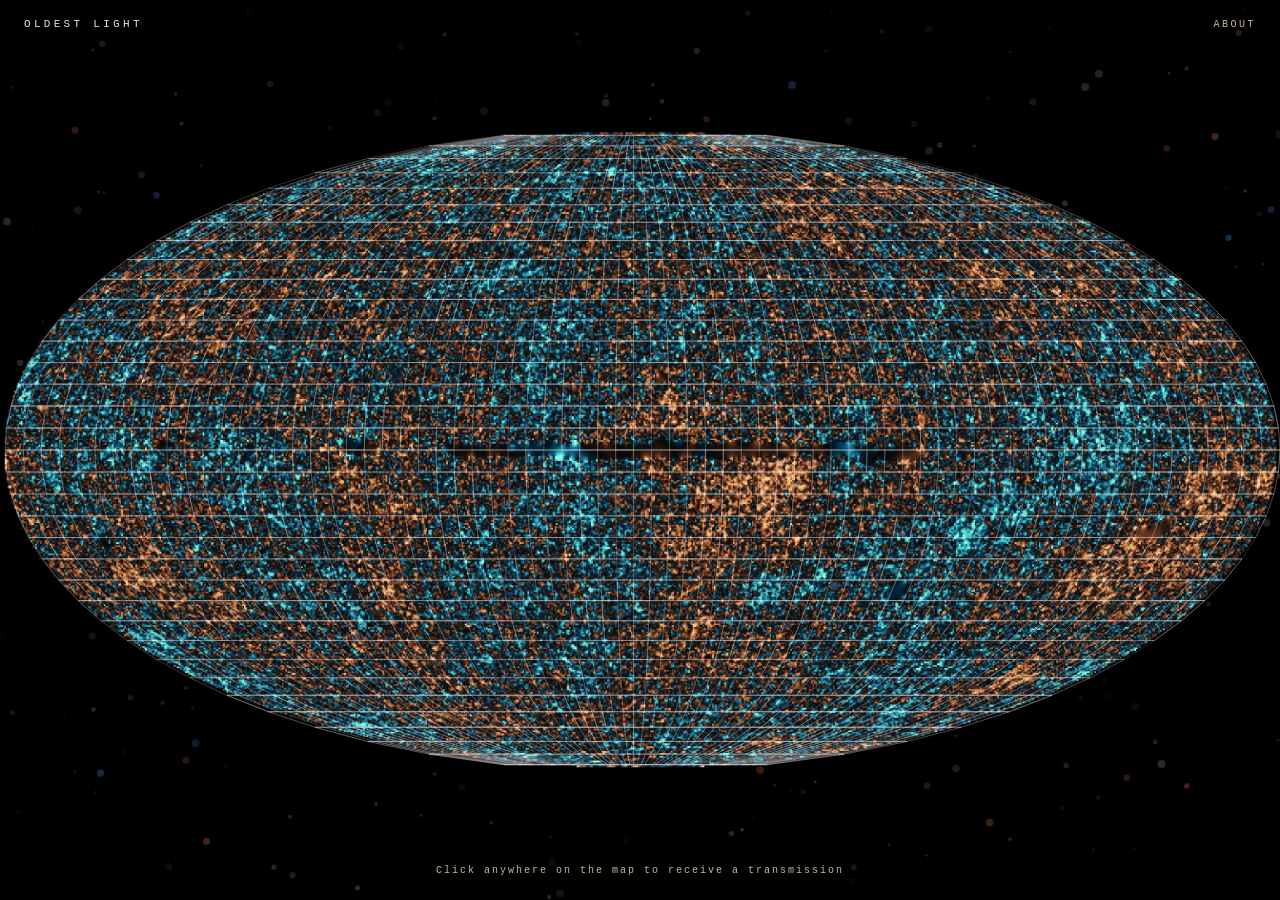
==== templates/index.html @ 7e90a9ec "Overhaul UI, grid mapping, and message generation - Dark-mode CMB map via canvas pixel inversion (pr" ====
<!DOCTYPE html>
<html lang="en">
<head>
  <meta charset="UTF-8">
  <meta name="viewport" content="width=device-width, initial-scale=1.0">
  <title>OLDEST LIGHT</title>
  <link rel="stylesheet" href="/static/css/style.css">
</head>
<body>

  <nav>
    <span class="site-name">OLDEST LIGHT</span>
    <a href="/about" class="nav-about">ABOUT</a>
  </nav>

  <div id="map-container">
    <img id="cmb-map" src="/static/cmb_map.jpg" alt="Cosmic Microwave Background">
    <canvas id="shimmer-canvas"></canvas>
    <canvas id="grid-canvas"></canvas>
  </div>

  <div id="hint">Click anywhere on the map to receive a transmission</div>

  <!-- Transmission bubble -->
  <div id="bubble" class="hidden">
    <button id="bubble-close">✕</button>

    <div class="bubble-coords">
      <span id="bubble-glon"></span>
      <span id="bubble-glat"></span>
    </div>

    <div id="bubble-notable" class="bubble-notable hidden"></div>

    <div class="bubble-section">
      <div class="section-label">
        TRANSMISSION
        <span id="transmission-status" class="transmission-status"></span>
      </div>
      <div id="bubble-message" class="bubble-message"></div>
      <div id="bubble-date" class="bubble-date"></div>
    </div>

    <div class="bubble-section">
      <div class="section-label">SIGNAL WORDS</div>
      <div id="bubble-words" class="bubble-words"></div>
    </div>
  </div>

  <script src="/static/js/main.js"></script>
</body>
</html>
---- static/css/style.css ----
/* ── Reset & Base ──────────────────────────────────────────────────────────── */

*, *::before, *::after { box-sizing: border-box; margin: 0; padding: 0; }

:root {
  --bg:        #000;
  --text:      #e8e4dc;
  --dim:       #888;
  --accent:    #c8b89a;
  --highlight: rgba(200, 184, 154, 0.12);
  --bubble-bg: rgba(6, 6, 10, 0.92);
  --mono:      'Courier New', Courier, monospace;
}

html, body {
  height: 100%;
  background: var(--bg);
  color: var(--text);
  font-family: var(--mono);
  overflow: hidden;
}

/* ── Nav ───────────────────────────────────────────────────────────────────── */

nav {
  position: fixed;
  top: 0; left: 0; right: 0;
  z-index: 100;
  display: flex;
  justify-content: space-between;
  align-items: center;
  padding: 18px 24px;
  background: linear-gradient(to bottom, rgba(0,0,0,0.7), transparent);
  pointer-events: none;
}

nav * { pointer-events: auto; }

.site-name {
  font-size: 11px;
  letter-spacing: 0.3em;
  color: var(--text);
  text-decoration: none;
}

.nav-about {
  font-size: 10px;
  letter-spacing: 0.25em;
  color: var(--accent);
  text-decoration: none;
  transition: color 0.2s;
}

.nav-about:hover { color: var(--text); }

/* ── Map ───────────────────────────────────────────────────────────────────── */

#map-container {
  position: fixed;
  inset: 0;
  display: flex;
  align-items: center;
  justify-content: center;
  background: #000;
}

#cmb-map {
  width: 100%;
  height: 100%;
  object-fit: contain;
  display: block;
  animation: mapPulse 8s ease-in-out infinite;
  transform-origin: center;
}

@keyframes mapPulse {
  0%   { filter: brightness(0.7) saturate(0.9); }
  30%  { filter: brightness(1.1) saturate(1.5); }
  60%  { filter: brightness(0.8) saturate(1.0); }
  80%  { filter: brightness(1.2) saturate(1.6); }
  100% { filter: brightness(0.7) saturate(0.9); }
}

#shimmer-canvas {
  position: absolute;
  inset: 0;
  width: 100%;
  height: 100%;
  pointer-events: none;
  opacity: 0.45;
  mix-blend-mode: screen;
}

#grid-canvas {
  position: absolute;
  inset: 0;
  width: 100%;
  height: 100%;
  cursor: crosshair;
}

/* ── Hint ──────────────────────────────────────────────────────────────────── */

#hint {
  position: fixed;
  bottom: 24px;
  left: 50%;
  transform: translateX(-50%);
  font-size: 10px;
  letter-spacing: 0.2em;
  color: var(--accent);
  pointer-events: none;
  transition: opacity 0.5s;
  white-space: nowrap;
}

#hint.hidden { opacity: 0; }

/* ── Bubble ────────────────────────────────────────────────────────────────── */

#bubble {
  position: fixed;
  width: 380px;
  max-height: 80vh;
  overflow-y: auto;
  background: rgba(4, 4, 8, 0.97);
  border: 1px solid rgba(200, 184, 154, 0.35);
  backdrop-filter: blur(16px);
  -webkit-backdrop-filter: blur(16px);
  padding: 24px;
  z-index: 200;
  transition: opacity 0.2s;
}

#bubble.hidden { display: none; }

#bubble-close {
  position: absolute;
  top: 12px; right: 14px;
  background: none;
  border: none;
  color: var(--dim);
  font-size: 14px;
  cursor: pointer;
  padding: 4px 8px;
  transition: color 0.15s;
  font-family: var(--mono);
}

#bubble-close:hover { color: var(--text); }

.bubble-coords {
  font-size: 10px;
  letter-spacing: 0.2em;
  color: var(--accent);
  margin-bottom: 6px;
}

.bubble-coords span + span::before { content: "  "; }

.bubble-notable {
  font-size: 10px;
  color: var(--accent);
  opacity: 0.75;
  line-height: 1.5;
  margin-bottom: 16px;
  font-style: italic;
}

.bubble-notable.hidden { display: none; }

.bubble-section {
  margin-top: 16px;
  padding-top: 16px;
  border-top: 1px solid rgba(255,255,255,0.06);
}

.section-label {
  font-size: 9px;
  letter-spacing: 0.3em;
  color: var(--accent);
  margin-bottom: 10px;
  display: flex;
  align-items: center;
  gap: 10px;
}

.transmission-status {
  font-size: 9px;
  letter-spacing: 0.1em;
  color: var(--accent);
  opacity: 0.7;
}

.bubble-words {
  font-size: 12px;
  line-height: 2;
  color: var(--text);
  word-spacing: 6px;
  letter-spacing: 0.05em;
}

.bubble-message {
  font-size: 12px;
  line-height: 1.85;
  color: var(--text);
  white-space: pre-wrap;
  min-height: 156px; /* 7 lines × 12px × 1.85 line-height */
}

.bubble-message .signal-word {
  color: var(--accent);
}

.bubble-date {
  font-size: 9px;
  color: rgba(200, 184, 154, 0.65);
  margin-top: 14px;
  letter-spacing: 0.15em;
}

/* ── Scrollbar ─────────────────────────────────────────────────────────────── */

#bubble::-webkit-scrollbar { width: 3px; }
#bubble::-webkit-scrollbar-track { background: transparent; }
#bubble::-webkit-scrollbar-thumb { background: rgba(200,184,154,0.2); }

/* ── About page ────────────────────────────────────────────────────────────── */

body.about-page {
  overflow: auto;
  background: #050508;
}

.about-content {
  max-width: 640px;
  margin: 100px auto 80px;
  padding: 0 24px;
}

.about-content h1 {
  font-size: 16px;
  letter-spacing: 0.15em;
  color: var(--accent);
  font-weight: normal;
  margin-bottom: 24px;
}

.about-content h2 {
  font-size: 11px;
  letter-spacing: 0.3em;
  color: var(--dim);
  font-weight: normal;
  margin-top: 48px;
  margin-bottom: 20px;
  text-transform: uppercase;
}

.about-content p {
  font-size: 13px;
  line-height: 1.9;
  color: #b8b4ac;
  margin-bottom: 16px;
}

.about-content section {
  margin-bottom: 16px;
}

.codec-display {
  font-size: 11px;
  line-height: 1.9;
  color: var(--accent);
  margin: 20px 0;
  padding: 16px;
  border-left: 2px solid rgba(200,184,154,0.2);
  white-space: pre-wrap;
}

.about-content blockquote {
  font-size: 12px;
  line-height: 2;
  color: var(--text);
  padding: 20px 24px;
  border-left: 2px solid rgba(200,184,154,0.3);
  margin: 20px 0;
  white-space: pre-wrap;
}

.mono { font-family: var(--mono); color: var(--accent); }

.credits {
  margin-top: 64px;
  padding-top: 24px;
  border-top: 1px solid rgba(255,255,255,0.06);
}

.credits p {
  font-size: 10px;
  color: var(--dim);
  line-height: 2;
}

.credits a {
  color: var(--dim);
  text-decoration: underline;
  text-underline-offset: 3px;
}

.credits a:hover { color: var(--text); }
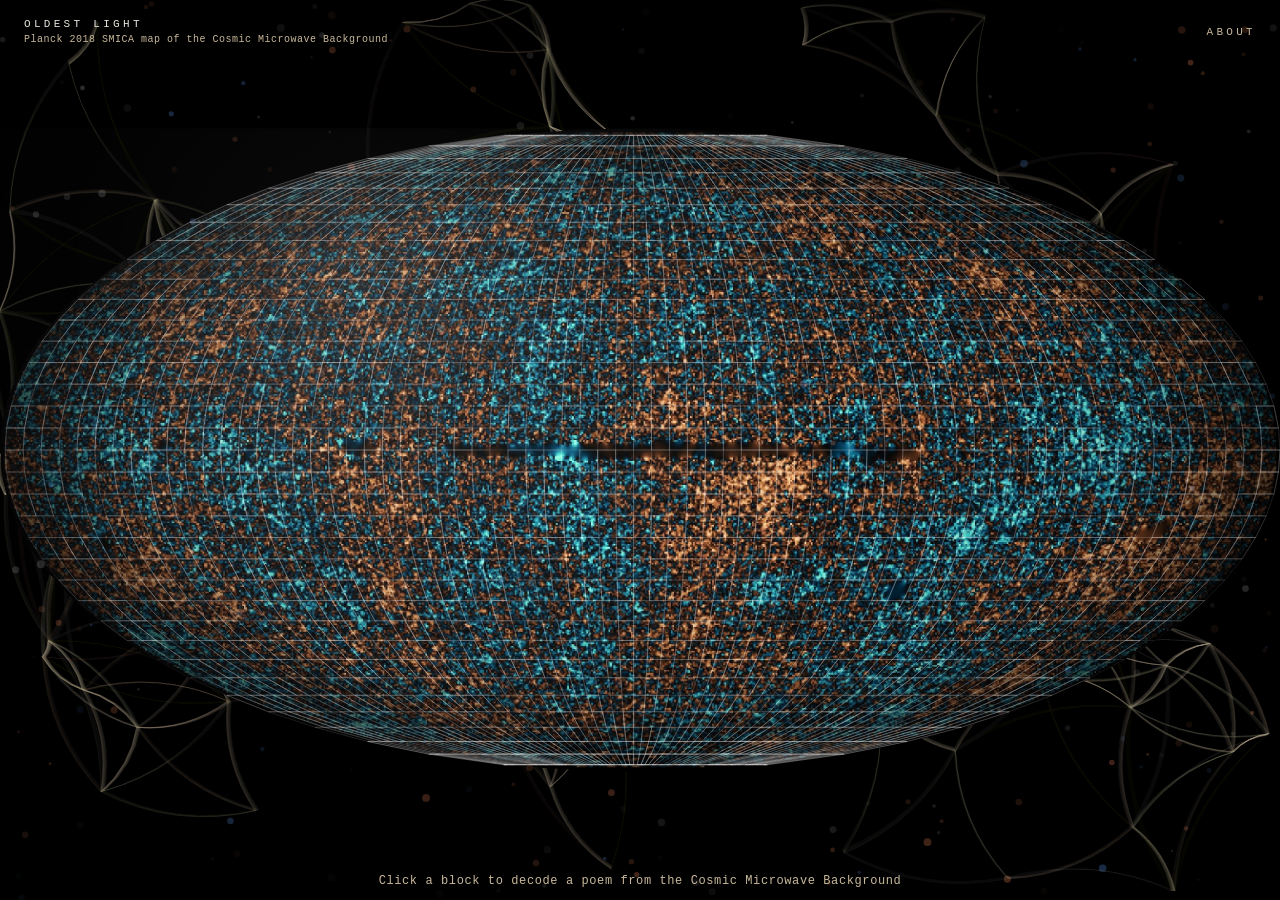
==== commit 8725bec9: "Add cosmic web, 3D depth, mobile support, decode limiting, and full About page - Cosmic web animatio" ====
--- a/templates/index.html
+++ b/templates/index.html
@@ -9,17 +9,22 @@
 <body>
 
   <nav>
-    <span class="site-name">OLDEST LIGHT</span>
+    <div class="site-name-group">
+      <span class="site-name">OLDEST LIGHT</span>
+      <span class="site-tagline">Planck 2018 SMICA map of the Cosmic Microwave Background</span>
+    </div>
     <a href="/about" class="nav-about">ABOUT</a>
   </nav>
 
   <div id="map-container">
     <img id="cmb-map" src="/static/cmb_map.jpg" alt="Cosmic Microwave Background">
+    <canvas id="depth-canvas"></canvas>
+    <canvas id="cosmic-web-canvas"></canvas>
     <canvas id="shimmer-canvas"></canvas>
     <canvas id="grid-canvas"></canvas>
   </div>
 
-  <div id="hint">Click anywhere on the map to receive a transmission</div>
+  <div id="hint">Click a block to decode a poem from the Cosmic Microwave Background</div>
 
   <!-- Transmission bubble -->
   <div id="bubble" class="hidden">
@@ -39,6 +44,12 @@
       </div>
       <div id="bubble-message" class="bubble-message"></div>
       <div id="bubble-date" class="bubble-date"></div>
+      <div id="bubble-decoder" class="bubble-decoder hidden"></div>
+    </div>
+
+    <div class="bubble-section" id="bubble-temps-section">
+      <div class="section-label">SIGNAL TEMPERATURES</div>
+      <div id="bubble-temps" class="bubble-temps"></div>
     </div>
 
     <div class="bubble-section">
--- a/static/css/style.css
+++ b/static/css/style.css
@@ -36,6 +36,13 @@
 
 nav * { pointer-events: auto; }
 
+.site-name-group {
+  display: flex;
+  flex-direction: column;
+  gap: 4px;
+  text-decoration: none;
+}
+
 .site-name {
   font-size: 11px;
   letter-spacing: 0.3em;
@@ -43,9 +50,16 @@
   text-decoration: none;
 }
 
+.site-tagline {
+  font-size: 10px;
+  letter-spacing: 0.05em;
+  color: var(--accent);
+  opacity: 1;
+}
+
 .nav-about {
-  font-size: 10px;
-  letter-spacing: 0.25em;
+  font-size: 11px;
+  letter-spacing: 0.3em;
   color: var(--accent);
   text-decoration: none;
   transition: color 0.2s;
@@ -81,6 +95,22 @@
   100% { filter: brightness(0.7) saturate(0.9); }
 }
 
+#depth-canvas {
+  position: absolute;
+  inset: 0;
+  width: 100%;
+  height: 100%;
+  pointer-events: none;
+}
+
+#cosmic-web-canvas {
+  position: absolute;
+  inset: 0;
+  width: 100%;
+  height: 100%;
+  pointer-events: none;
+}
+
 #shimmer-canvas {
   position: absolute;
   inset: 0;
@@ -103,15 +133,16 @@
 
 #hint {
   position: fixed;
-  bottom: 24px;
+  bottom: 12px;
   left: 50%;
   transform: translateX(-50%);
-  font-size: 10px;
-  letter-spacing: 0.2em;
+  font-size: 12px;
+  letter-spacing: 0.05em;
   color: var(--accent);
   pointer-events: none;
   transition: opacity 0.5s;
   white-space: nowrap;
+  text-align: center;
 }
 
 #hint.hidden { opacity: 0; }
@@ -192,6 +223,14 @@
   opacity: 0.7;
 }
 
+.bubble-temps {
+  font-size: 11px;
+  letter-spacing: 0.12em;
+  color: var(--text);
+  line-height: 1.8;
+}
+
+
 .bubble-words {
   font-size: 12px;
   line-height: 2;
@@ -217,6 +256,49 @@
   color: rgba(200, 184, 154, 0.65);
   margin-top: 14px;
   letter-spacing: 0.15em;
+  min-height: 1.4em;
+}
+
+.bubble-decoder {
+  font-size: 9px;
+  color: rgba(200, 184, 154, 0.45);
+  margin-top: 5px;
+  letter-spacing: 0.15em;
+}
+
+.bubble-decoder.hidden { display: none; }
+
+@media (max-width: 600px) {
+  /* Bubble slides up from bottom as a sheet */
+  #bubble {
+    width: 100% !important;
+    left: 0 !important;
+    right: 0 !important;
+    top: auto !important;
+    bottom: 0 !important;
+    max-height: 70vh;
+    border-left: none;
+    border-right: none;
+    border-bottom: none;
+    border-radius: 0;
+    padding: 20px 20px 32px;
+  }
+
+  /* Larger tap target for close button */
+  #bubble-close {
+    top: 14px;
+    right: 16px;
+    font-size: 18px;
+    padding: 8px 12px;
+  }
+
+  /* Allow hint to wrap on narrow screens */
+  #hint {
+    white-space: normal;
+    width: 80%;
+    bottom: 16px;
+    font-size: 9px;
+  }
 }
 
 /* ── Scrollbar ─────────────────────────────────────────────────────────────── */
@@ -267,6 +349,19 @@
   margin-bottom: 16px;
 }
 
+.codec-live {
+  font-size: 11px;
+  line-height: 1.8;
+  color: var(--accent);
+  opacity: 0.7;
+  margin: 20px 0;
+  padding: 16px;
+  border-left: 2px solid rgba(200,184,154,0.2);
+  white-space: pre;
+  font-family: var(--mono);
+  transition: opacity 0.4s;
+}
+
 .codec-display {
   font-size: 11px;
   line-height: 1.9;
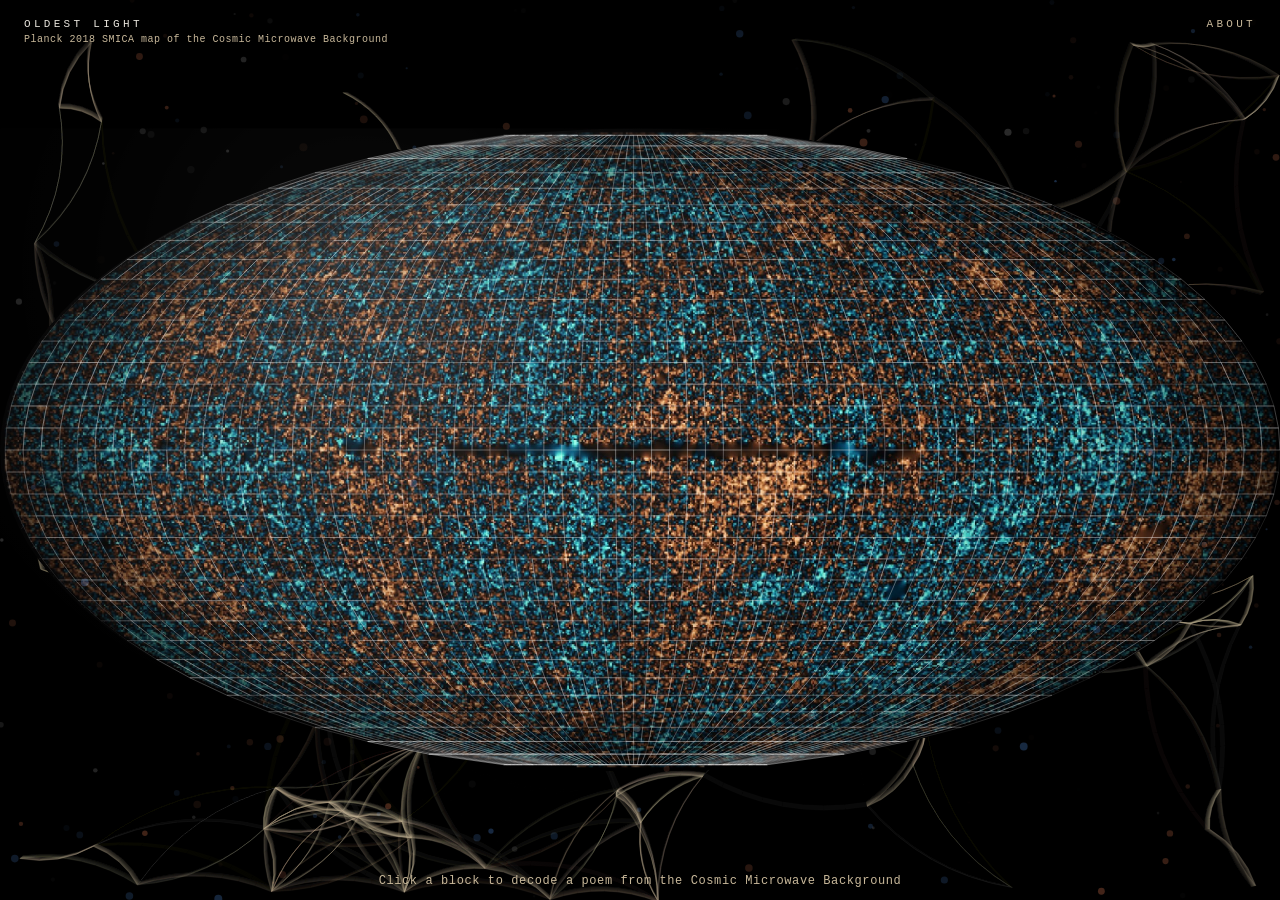
==== commit ec078348: "UI polish: nav alignment, bubble accessibility, pinch-to-zoom fix - Nav: align-items flex-start so A" ====
--- a/templates/index.html
+++ b/templates/index.html
@@ -30,6 +30,7 @@
   <div id="bubble" class="hidden">
     <button id="bubble-close">✕</button>
 
+    <div class="coords-label">GALACTIC COORDINATES</div>
     <div class="bubble-coords">
       <span id="bubble-glon"></span>
       <span id="bubble-glat"></span>
--- a/static/css/style.css
+++ b/static/css/style.css
@@ -28,7 +28,7 @@
   z-index: 100;
   display: flex;
   justify-content: space-between;
-  align-items: center;
+  align-items: flex-start;
   padding: 18px 24px;
   background: linear-gradient(to bottom, rgba(0,0,0,0.7), transparent);
   pointer-events: none;
@@ -180,10 +180,17 @@
 
 #bubble-close:hover { color: var(--text); }
 
+.coords-label {
+  font-size: 9px;
+  letter-spacing: 0.3em;
+  color: var(--dim);
+  margin-bottom: 6px;
+}
+
 .bubble-coords {
-  font-size: 10px;
-  letter-spacing: 0.2em;
-  color: var(--accent);
+  font-size: 12px;
+  letter-spacing: 0.15em;
+  color: var(--text);
   margin-bottom: 6px;
 }
 
@@ -207,9 +214,9 @@
 }
 
 .section-label {
-  font-size: 9px;
+  font-size: 10px;
   letter-spacing: 0.3em;
-  color: var(--accent);
+  color: var(--dim);
   margin-bottom: 10px;
   display: flex;
   align-items: center;
@@ -252,18 +259,18 @@
 }
 
 .bubble-date {
-  font-size: 9px;
-  color: rgba(200, 184, 154, 0.65);
+  font-size: 10px;
+  color: rgba(200, 184, 154, 0.6);
   margin-top: 14px;
-  letter-spacing: 0.15em;
+  letter-spacing: 0.1em;
   min-height: 1.4em;
 }
 
 .bubble-decoder {
-  font-size: 9px;
-  color: rgba(200, 184, 154, 0.45);
+  font-size: 10px;
+  color: rgba(200, 184, 154, 0.6);
   margin-top: 5px;
-  letter-spacing: 0.15em;
+  letter-spacing: 0.1em;
 }
 
 .bubble-decoder.hidden { display: none; }
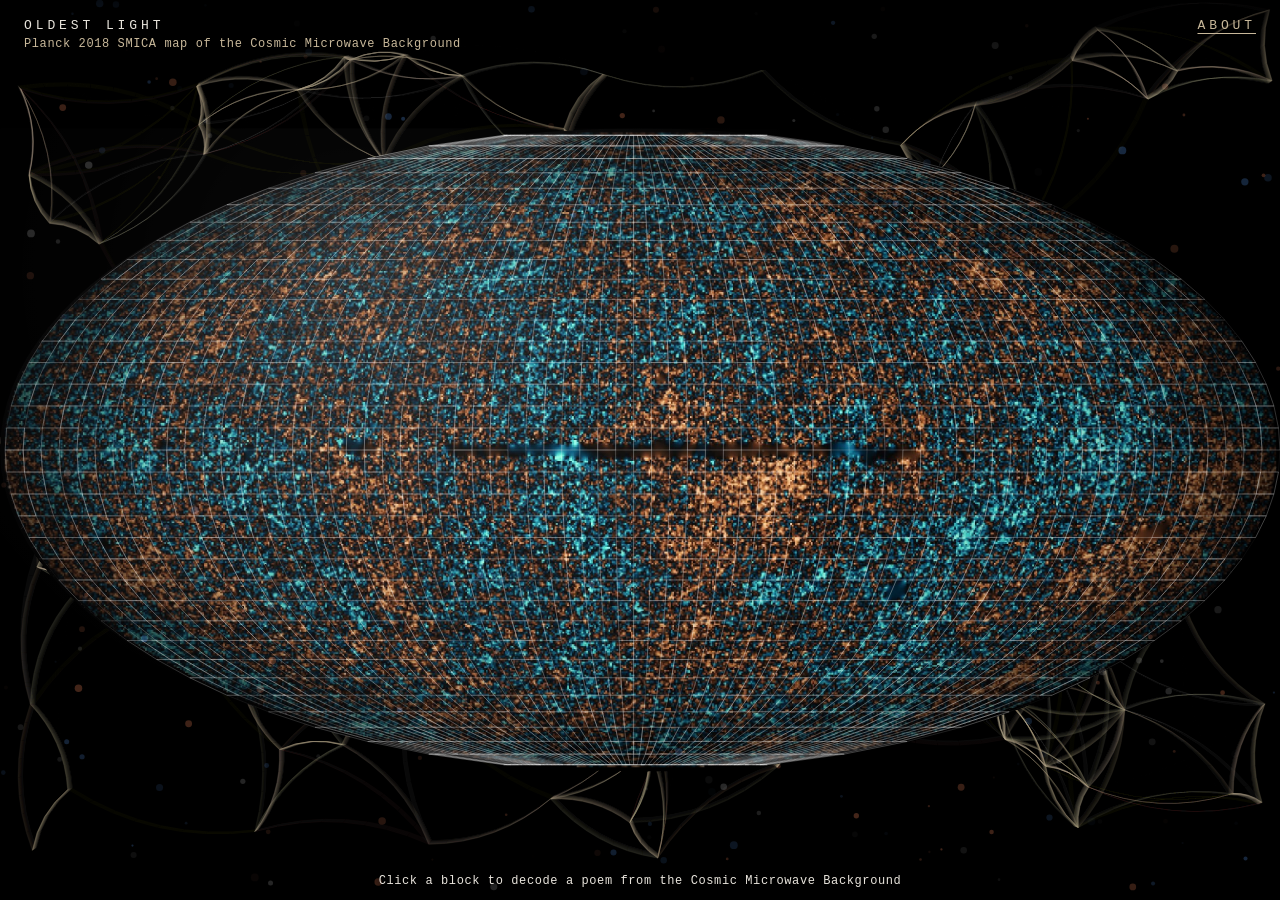
==== commit b1465ecc: "UI polish, accessibility, pinch-to-zoom, and readability fixes - Title: more descriptive page title " ====
--- a/templates/index.html
+++ b/templates/index.html
@@ -3,7 +3,7 @@
 <head>
   <meta charset="UTF-8">
   <meta name="viewport" content="width=device-width, initial-scale=1.0">
-  <title>OLDEST LIGHT</title>
+  <title>OLDEST LIGHT — Decode the Cosmic Microwave Background</title>
   <link rel="stylesheet" href="/static/css/style.css">
 </head>
 <body>
--- a/static/css/style.css
+++ b/static/css/style.css
@@ -44,25 +44,35 @@
 }
 
 .site-name {
-  font-size: 11px;
+  font-size: 13px;
   letter-spacing: 0.3em;
   color: var(--text);
   text-decoration: none;
 }
 
+a.site-name-group .site-name {
+  text-decoration: underline;
+  text-underline-offset: 4px;
+}
+
 .site-tagline {
-  font-size: 10px;
+  font-size: 12px;
   letter-spacing: 0.05em;
   color: var(--accent);
   opacity: 1;
 }
 
 .nav-about {
-  font-size: 11px;
+  font-size: 13px;
   letter-spacing: 0.3em;
   color: var(--accent);
   text-decoration: none;
   transition: color 0.2s;
+}
+
+a.nav-about {
+  text-decoration: underline;
+  text-underline-offset: 4px;
 }
 
 .nav-about:hover { color: var(--text); }
@@ -138,11 +148,12 @@
   transform: translateX(-50%);
   font-size: 12px;
   letter-spacing: 0.05em;
-  color: var(--accent);
+  color: var(--text);
   pointer-events: none;
   transition: opacity 0.5s;
   white-space: nowrap;
   text-align: center;
+  text-shadow: 0 1px 6px rgba(0,0,0,0.9), 0 0 24px rgba(0,0,0,0.8);
 }
 
 #hint.hidden { opacity: 0; }
@@ -181,10 +192,10 @@
 #bubble-close:hover { color: var(--text); }
 
 .coords-label {
-  font-size: 9px;
+  font-size: 10px;
   letter-spacing: 0.3em;
-  color: var(--dim);
-  margin-bottom: 6px;
+  color: var(--accent);
+  margin-bottom: 10px;
 }
 
 .bubble-coords {
@@ -199,7 +210,6 @@
 .bubble-notable {
   font-size: 10px;
   color: var(--accent);
-  opacity: 0.75;
   line-height: 1.5;
   margin-bottom: 16px;
   font-style: italic;
@@ -216,7 +226,7 @@
 .section-label {
   font-size: 10px;
   letter-spacing: 0.3em;
-  color: var(--dim);
+  color: var(--accent);
   margin-bottom: 10px;
   display: flex;
   align-items: center;
@@ -227,7 +237,6 @@
   font-size: 9px;
   letter-spacing: 0.1em;
   color: var(--accent);
-  opacity: 0.7;
 }
 
 .bubble-temps {
@@ -260,7 +269,7 @@
 
 .bubble-date {
   font-size: 10px;
-  color: rgba(200, 184, 154, 0.6);
+  color: var(--text);
   margin-top: 14px;
   letter-spacing: 0.1em;
   min-height: 1.4em;
@@ -268,7 +277,7 @@
 
 .bubble-decoder {
   font-size: 10px;
-  color: rgba(200, 184, 154, 0.6);
+  color: var(--text);
   margin-top: 5px;
   letter-spacing: 0.1em;
 }
@@ -304,7 +313,7 @@
     white-space: normal;
     width: 80%;
     bottom: 16px;
-    font-size: 9px;
+    font-size: 11px;
   }
 }
 
@@ -336,9 +345,9 @@
 }
 
 .about-content h2 {
-  font-size: 11px;
+  font-size: 13px;
   letter-spacing: 0.3em;
-  color: var(--dim);
+  color: var(--accent);
   font-weight: normal;
   margin-top: 48px;
   margin-bottom: 20px;
@@ -348,7 +357,7 @@
 .about-content p {
   font-size: 13px;
   line-height: 1.9;
-  color: #b8b4ac;
+  color: var(--text);
   margin-bottom: 16px;
 }
 
@@ -360,7 +369,6 @@
   font-size: 11px;
   line-height: 1.8;
   color: var(--accent);
-  opacity: 0.7;
   margin: 20px 0;
   padding: 16px;
   border-left: 2px solid rgba(200,184,154,0.2);
@@ -375,7 +383,8 @@
   color: var(--accent);
   margin: 20px 0;
   padding: 16px;
-  border-left: 2px solid rgba(200,184,154,0.2);
+  background: rgba(200,184,154,0.06);
+  border: 1px solid rgba(200,184,154,0.18);
   white-space: pre-wrap;
 }
 
@@ -398,13 +407,13 @@
 }
 
 .credits p {
-  font-size: 10px;
-  color: var(--dim);
+  font-size: 12px;
+  color: var(--text);
   line-height: 2;
 }
 
 .credits a {
-  color: var(--dim);
+  color: var(--text);
   text-decoration: underline;
   text-underline-offset: 3px;
 }
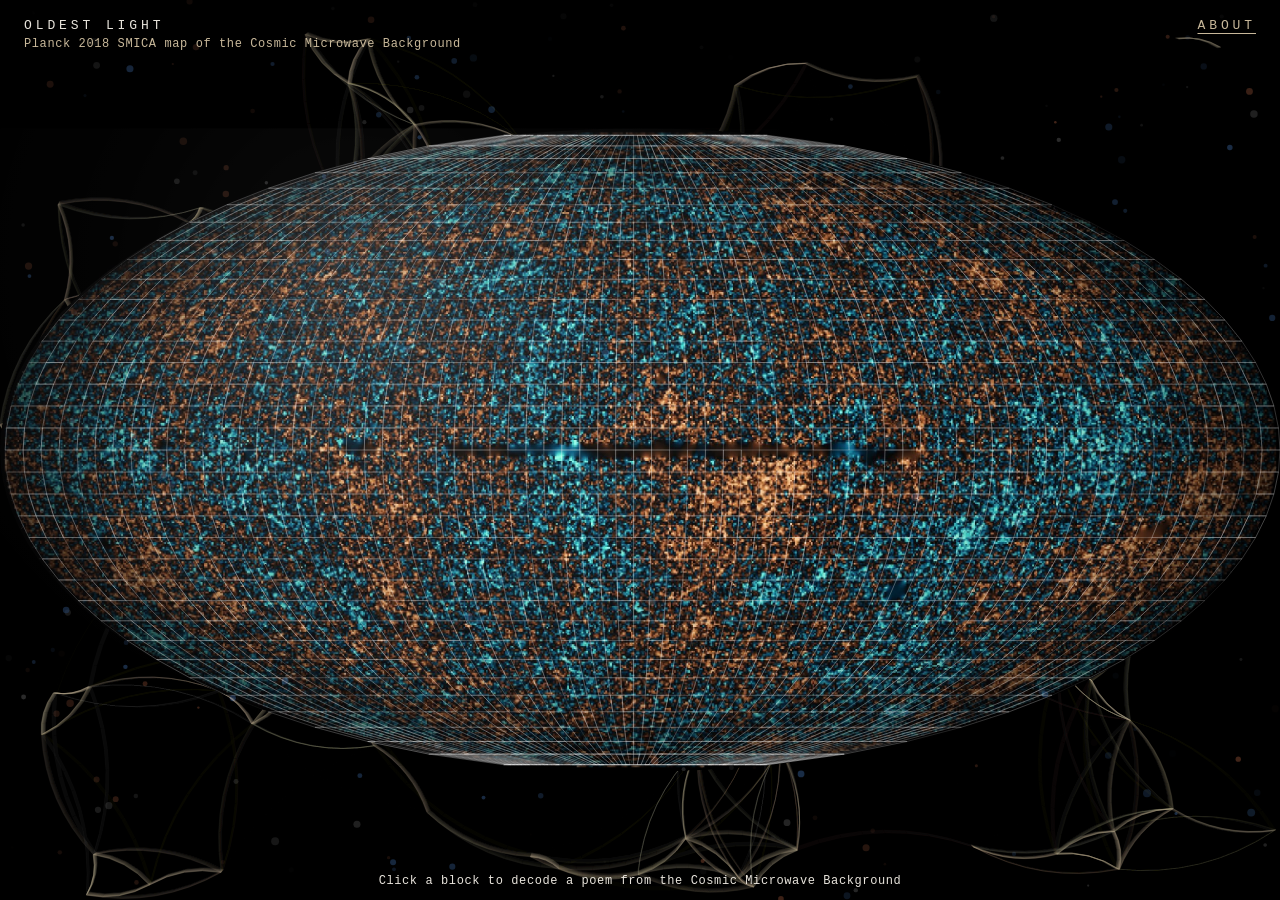
==== commit 733df894: "Keep close button visible when bubble is scrolled Moved overflow-y: auto off #bubble onto a new #bub" ====
--- a/templates/index.html
+++ b/templates/index.html
@@ -30,32 +30,34 @@
   <div id="bubble" class="hidden">
     <button id="bubble-close">✕</button>
 
-    <div class="coords-label">GALACTIC COORDINATES</div>
-    <div class="bubble-coords">
-      <span id="bubble-glon"></span>
-      <span id="bubble-glat"></span>
-    </div>
+    <div id="bubble-inner">
+      <div class="coords-label">GALACTIC COORDINATES</div>
+      <div class="bubble-coords">
+        <span id="bubble-glon"></span>
+        <span id="bubble-glat"></span>
+      </div>
 
-    <div id="bubble-notable" class="bubble-notable hidden"></div>
+      <div id="bubble-notable" class="bubble-notable hidden"></div>
 
-    <div class="bubble-section">
-      <div class="section-label">
-        TRANSMISSION
-        <span id="transmission-status" class="transmission-status"></span>
+      <div class="bubble-section">
+        <div class="section-label">
+          TRANSMISSION
+          <span id="transmission-status" class="transmission-status"></span>
+        </div>
+        <div id="bubble-message" class="bubble-message"></div>
+        <div id="bubble-date" class="bubble-date"></div>
+        <div id="bubble-decoder" class="bubble-decoder hidden"></div>
       </div>
-      <div id="bubble-message" class="bubble-message"></div>
-      <div id="bubble-date" class="bubble-date"></div>
-      <div id="bubble-decoder" class="bubble-decoder hidden"></div>
-    </div>
 
-    <div class="bubble-section" id="bubble-temps-section">
-      <div class="section-label">SIGNAL TEMPERATURES</div>
-      <div id="bubble-temps" class="bubble-temps"></div>
-    </div>
+      <div class="bubble-section" id="bubble-temps-section">
+        <div class="section-label">SIGNAL TEMPERATURES</div>
+        <div id="bubble-temps" class="bubble-temps"></div>
+      </div>
 
-    <div class="bubble-section">
-      <div class="section-label">SIGNAL WORDS</div>
-      <div id="bubble-words" class="bubble-words"></div>
+      <div class="bubble-section">
+        <div class="section-label">SIGNAL WORDS</div>
+        <div id="bubble-words" class="bubble-words"></div>
+      </div>
     </div>
   </div>
 
--- a/static/css/style.css
+++ b/static/css/style.css
@@ -164,12 +164,12 @@
   position: fixed;
   width: 380px;
   max-height: 80vh;
-  overflow-y: auto;
+  display: flex;
+  flex-direction: column;
   background: rgba(4, 4, 8, 0.97);
   border: 1px solid rgba(200, 184, 154, 0.35);
   backdrop-filter: blur(16px);
   -webkit-backdrop-filter: blur(16px);
-  padding: 24px;
   z-index: 200;
   transition: opacity 0.2s;
 }
@@ -187,9 +187,16 @@
   padding: 4px 8px;
   transition: color 0.15s;
   font-family: var(--mono);
+  z-index: 1;
 }
 
 #bubble-close:hover { color: var(--text); }
+
+#bubble-inner {
+  overflow-y: auto;
+  flex: 1;
+  padding: 24px;
+}
 
 .coords-label {
   font-size: 10px;
@@ -297,6 +304,9 @@
     border-right: none;
     border-bottom: none;
     border-radius: 0;
+  }
+
+  #bubble-inner {
     padding: 20px 20px 32px;
   }
 
@@ -319,9 +329,9 @@
 
 /* ── Scrollbar ─────────────────────────────────────────────────────────────── */
 
-#bubble::-webkit-scrollbar { width: 3px; }
-#bubble::-webkit-scrollbar-track { background: transparent; }
-#bubble::-webkit-scrollbar-thumb { background: rgba(200,184,154,0.2); }
+#bubble-inner::-webkit-scrollbar { width: 3px; }
+#bubble-inner::-webkit-scrollbar-track { background: transparent; }
+#bubble-inner::-webkit-scrollbar-thumb { background: rgba(200,184,154,0.2); }
 
 /* ── About page ────────────────────────────────────────────────────────────── */
 
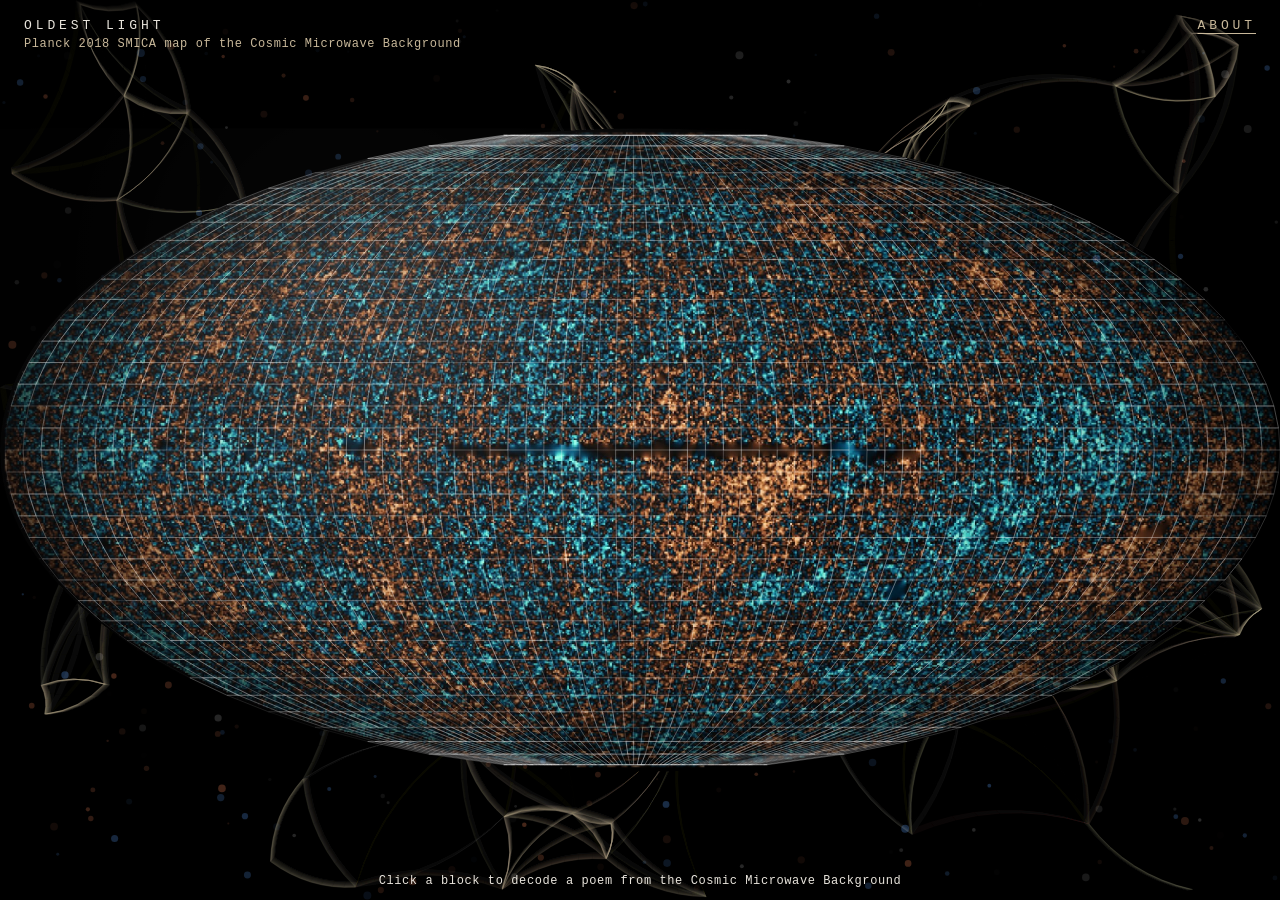
==== commit ad50d16e: "about updates" ====
--- a/templates/index.html
+++ b/templates/index.html
@@ -43,6 +43,7 @@
         <div class="section-label">
           TRANSMISSION
           <span id="transmission-status" class="transmission-status"></span>
+          <button id="bubble-copy" class="bubble-copy hidden" title="Copy to clipboard">⧉</button>
         </div>
         <div id="bubble-message" class="bubble-message"></div>
         <div id="bubble-date" class="bubble-date"></div>
--- a/static/css/style.css
+++ b/static/css/style.css
@@ -98,11 +98,11 @@
 }
 
 @keyframes mapPulse {
-  0%   { filter: brightness(0.7) saturate(0.9); }
-  30%  { filter: brightness(1.1) saturate(1.5); }
-  60%  { filter: brightness(0.8) saturate(1.0); }
-  80%  { filter: brightness(1.2) saturate(1.6); }
-  100% { filter: brightness(0.7) saturate(0.9); }
+  0%   { filter: brightness(0.88) saturate(0.9); }
+  30%  { filter: brightness(1.1)  saturate(1.5); }
+  60%  { filter: brightness(0.92) saturate(1.0); }
+  80%  { filter: brightness(1.2)  saturate(1.6); }
+  100% { filter: brightness(0.88) saturate(0.9); }
 }
 
 #depth-canvas {
@@ -290,6 +290,22 @@
 }
 
 .bubble-decoder.hidden { display: none; }
+
+.bubble-copy {
+  margin-left: auto;
+  background: none;
+  border: none;
+  color: var(--dim);
+  font-size: 18px;
+  cursor: pointer;
+  padding: 0 0 0 8px;
+  font-family: var(--mono);
+  transition: color 0.15s;
+  line-height: 1;
+}
+
+.bubble-copy:hover { color: var(--accent); }
+.bubble-copy.hidden { display: none; }
 
 @media (max-width: 600px) {
   /* Bubble slides up from bottom as a sheet */
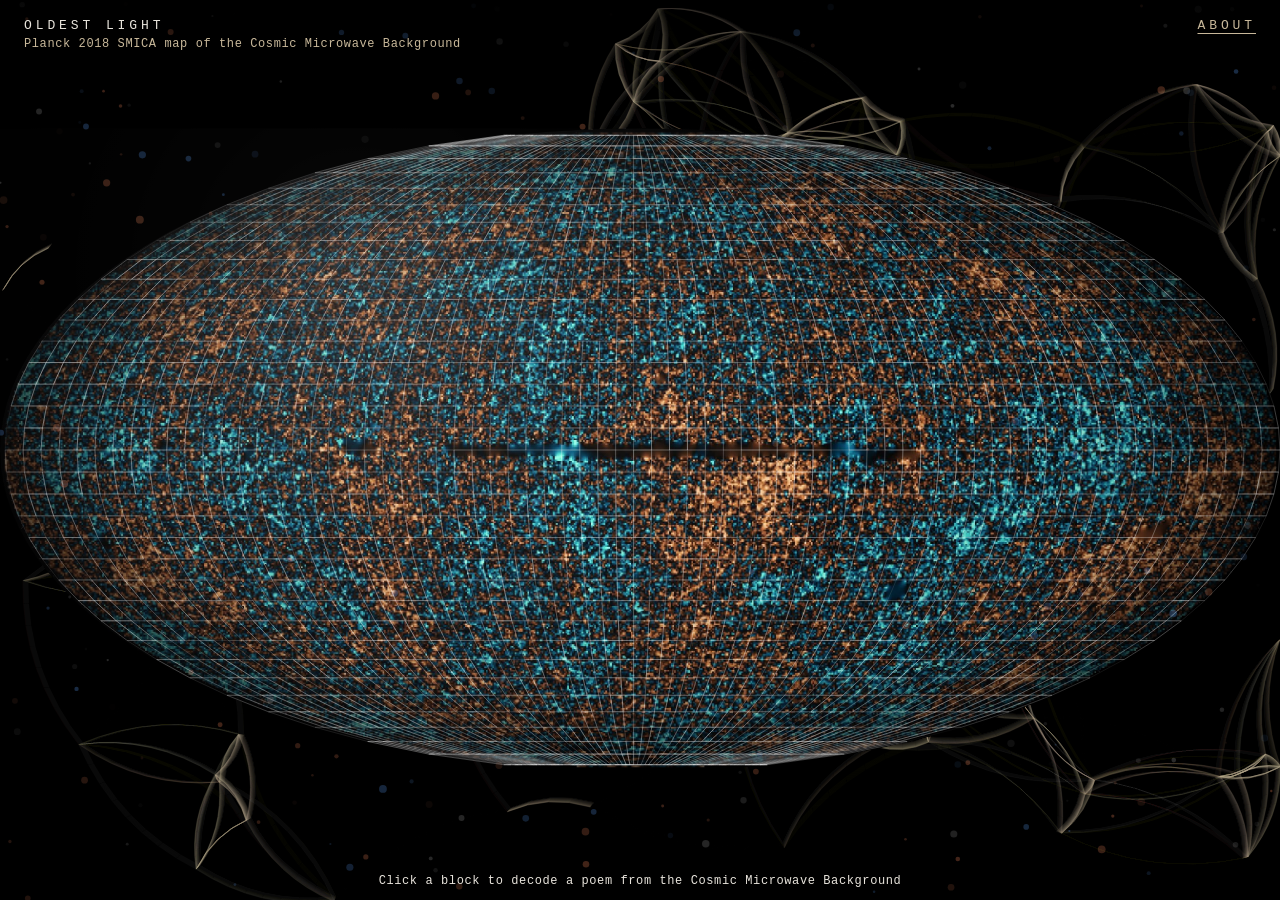
==== commit e8d24628: "Improve transmissions: new prompt, copy button, purple decoded blocks, social meta tags - Restructur" ====
--- a/templates/index.html
+++ b/templates/index.html
@@ -3,7 +3,17 @@
 <head>
   <meta charset="UTF-8">
   <meta name="viewport" content="width=device-width, initial-scale=1.0">
-  <title>OLDEST LIGHT — Decode the Cosmic Microwave Background</title>
+  <title>OLDEST LIGHT: Decode a poem from the Cosmic Microwave Background</title>
+  <link rel="icon" href="/static/favicon.svg" type="image/svg+xml">
+  <meta property="og:title" content="OLDEST LIGHT: Decode a poem from the Cosmic Microwave Background">
+  <meta property="og:description" content="Decode a poem from the Cosmic Microwave Background — light that has been traveling for 13.8 billion years.">
+  <meta property="og:image" content="https://oldestlight.space/static/cmb_map.jpg">
+  <meta property="og:url" content="https://oldestlight.space">
+  <meta property="og:type" content="website">
+  <meta name="twitter:card" content="summary_large_image">
+  <meta name="twitter:title" content="OLDEST LIGHT: Decode a poem from the Cosmic Microwave Background">
+  <meta name="twitter:description" content="Decode a poem from the Cosmic Microwave Background — light that has been traveling for 13.8 billion years.">
+  <meta name="twitter:image" content="https://oldestlight.space/static/cmb_map.jpg">
   <link rel="stylesheet" href="/static/css/style.css">
 </head>
 <body>
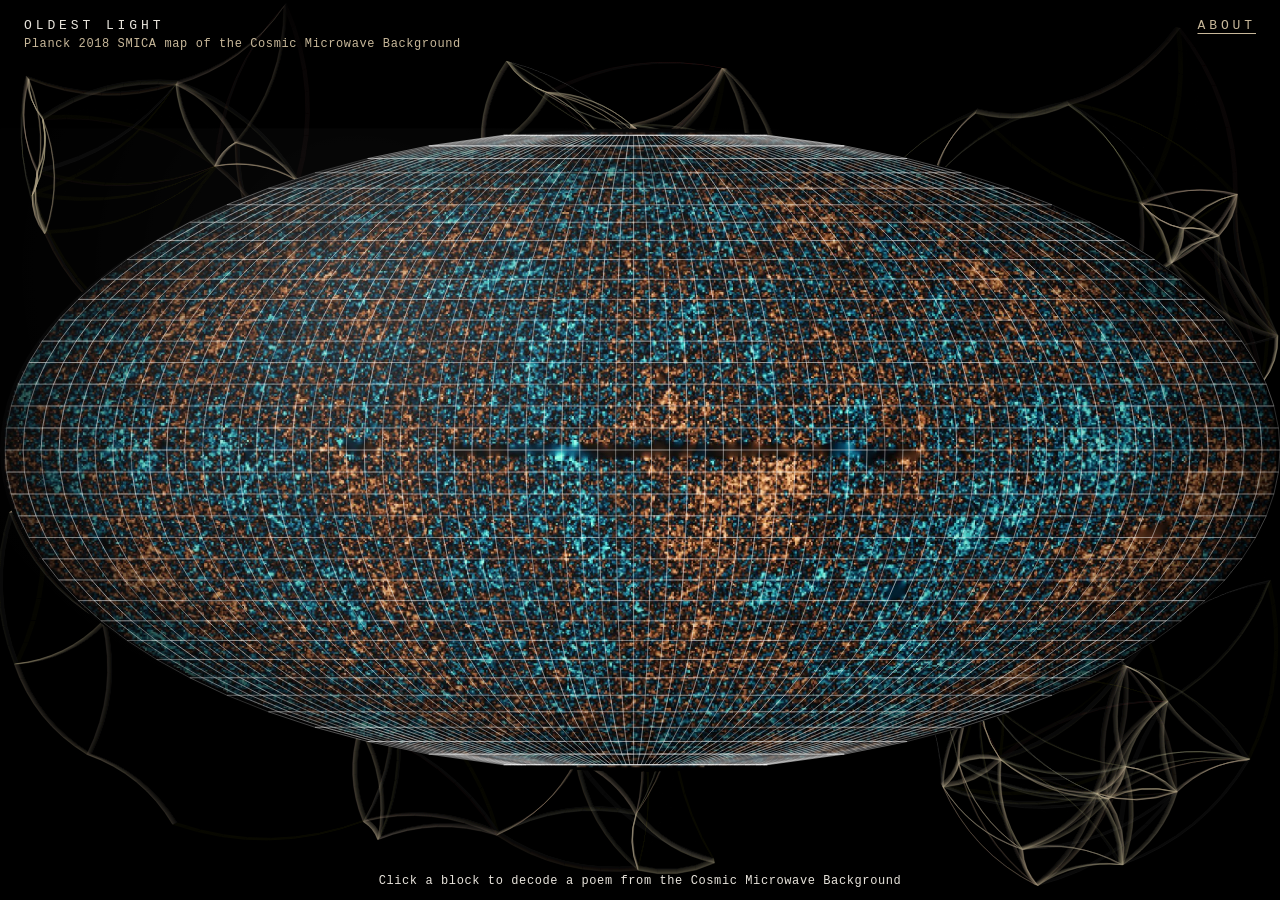
==== commit 8a2f81bc: "work on performance" ====
--- a/templates/index.html
+++ b/templates/index.html
@@ -14,7 +14,15 @@
   <meta name="twitter:title" content="OLDEST LIGHT: Decode a poem from the Cosmic Microwave Background">
   <meta name="twitter:description" content="Decode a poem from the Cosmic Microwave Background — light that has been traveling for 13.8 billion years.">
   <meta name="twitter:image" content="https://oldestlight.space/static/cmb_map.jpg">
+  <link rel="preload" as="image" href="/static/cmb_map.webp" type="image/webp">
   <link rel="stylesheet" href="/static/css/style.css">
+  <script async src="https://www.googletagmanager.com/gtag/js?id=G-6WR4PDSRCW"></script>
+  <script>
+    window.dataLayer = window.dataLayer || [];
+    function gtag(){dataLayer.push(arguments);}
+    gtag('js', new Date());
+    gtag('config', 'G-6WR4PDSRCW');
+  </script>
 </head>
 <body>
 
@@ -27,10 +35,13 @@
   </nav>
 
   <div id="map-container">
-    <img id="cmb-map" src="/static/cmb_map.jpg" alt="Cosmic Microwave Background">
+    <picture>
+      <source srcset="/static/cmb_map.webp" type="image/webp">
+      <img id="cmb-map" src="/static/cmb_map.jpg" alt="Cosmic Microwave Background">
+    </picture>
     <canvas id="depth-canvas"></canvas>
     <canvas id="cosmic-web-canvas"></canvas>
-    <canvas id="shimmer-canvas"></canvas>
+
     <canvas id="grid-canvas"></canvas>
   </div>
 
--- a/static/css/style.css
+++ b/static/css/style.css
@@ -88,6 +88,12 @@
   background: #000;
 }
 
+#map-container picture {
+  width: 100%;
+  height: 100%;
+  display: block;
+}
+
 #cmb-map {
   width: 100%;
   height: 100%;
@@ -98,11 +104,11 @@
 }
 
 @keyframes mapPulse {
-  0%   { filter: brightness(0.88) saturate(0.9); }
-  30%  { filter: brightness(1.1)  saturate(1.5); }
-  60%  { filter: brightness(0.92) saturate(1.0); }
-  80%  { filter: brightness(1.2)  saturate(1.6); }
-  100% { filter: brightness(0.88) saturate(0.9); }
+  0%   { filter: brightness(1.0)  saturate(1.0); }
+  30%  { filter: brightness(1.35) saturate(1.4); }
+  60%  { filter: brightness(1.05) saturate(1.1); }
+  80%  { filter: brightness(1.5)  saturate(1.5); }
+  100% { filter: brightness(1.0)  saturate(1.0); }
 }
 
 #depth-canvas {
@@ -119,16 +125,6 @@
   width: 100%;
   height: 100%;
   pointer-events: none;
-}
-
-#shimmer-canvas {
-  position: absolute;
-  inset: 0;
-  width: 100%;
-  height: 100%;
-  pointer-events: none;
-  opacity: 0.45;
-  mix-blend-mode: screen;
 }
 
 #grid-canvas {
